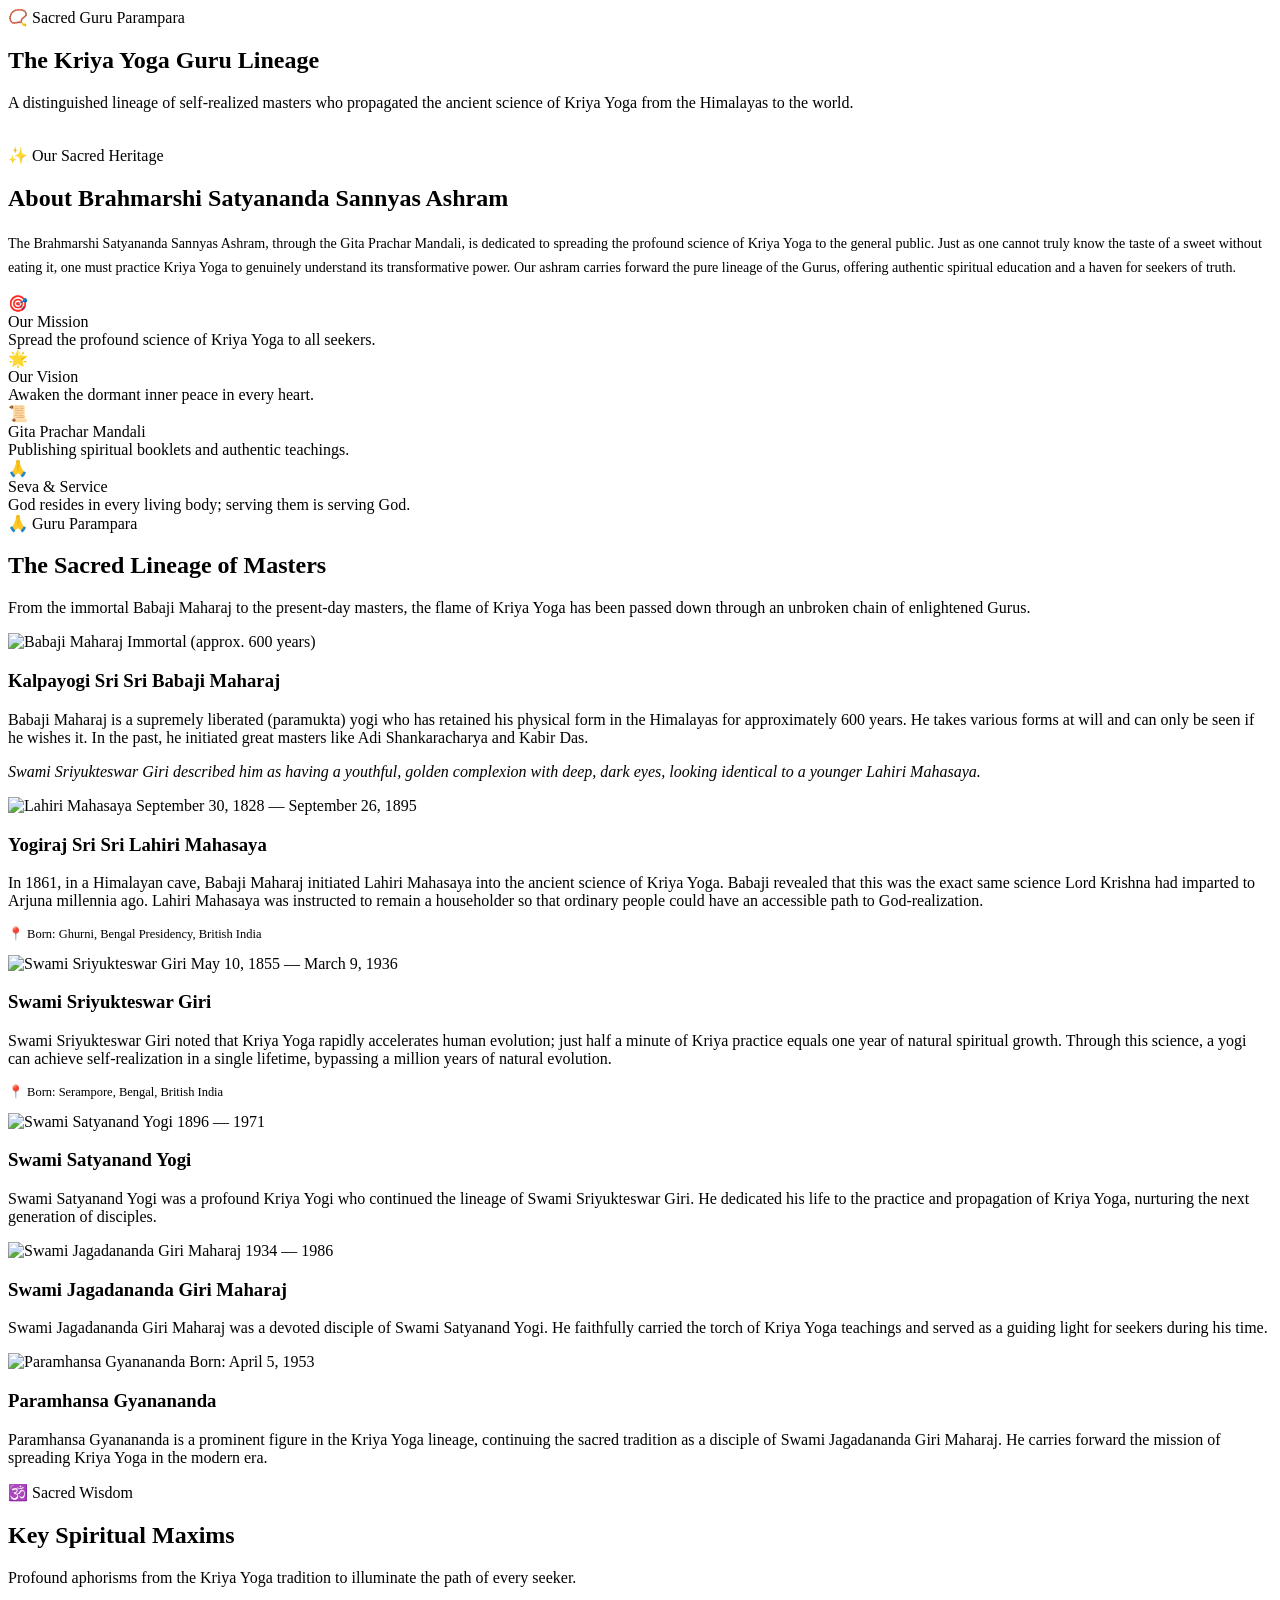
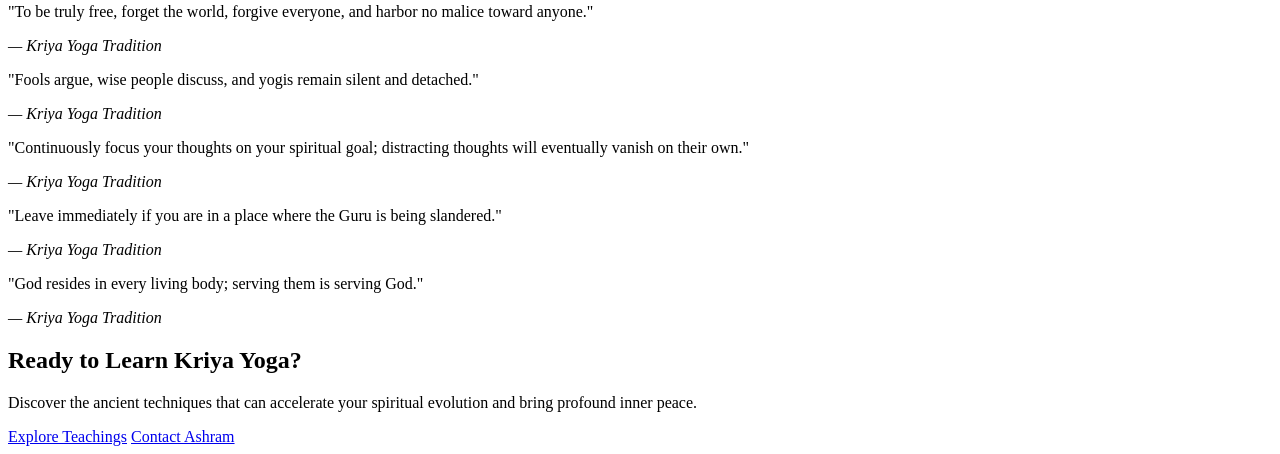
==== about.html @ d2adaf0f "Add files via upload" ====
<!DOCTYPE html>
<html lang="en">

<head>
  <meta charset="UTF-8" />
  <meta name="viewport" content="width=device-width, initial-scale=1.0" />
  <title>Guru Lineage — Brahmarshi Satyananda Sannyas Ashram</title>
  <meta name="description"
    content="Explore the sacred Kriya Yoga guru lineage from Babaji Maharaj to Paramhansa Gyanananda. Discover the spiritual masters who carried forward this ancient tradition." />
  <link rel="stylesheet" href="css/styles.css" />
</head>

<body>

  <main class="main-content">
    <!-- ============ HERO ============ -->
    <section class="hero hero-inner" id="about-hero">
      <div class="hero-bg" style="background-image: url('images/guru_lineage.png')"></div>
      <div class="hero-content">
        <span class="section-label section-label-dark">📿 Sacred Guru Parampara</span>
        <h1 class="hero-title">The Kriya Yoga Guru Lineage</h1>
        <p class="hero-subtitle">
          A distinguished lineage of self-realized masters who propagated the ancient science of Kriya Yoga from the
          Himalayas to the world.
        </p>
      </div>
      <img src="images/om-symbol.png" alt="" class="hero-om" aria-hidden="true" />
    </section>

    <!-- ============ ABOUT THE ASHRAM ============ -->
    <section class="section-padding" id="about-ashram">
      <div class="container">
        <div class="about-card reveal" style="background-image: url('images/meditation-scene.png')">
          <div class="about-card-overlay"></div>
          <div class="about-card-content">
            <span class="section-label section-label-dark">✨ Our Sacred Heritage</span>
            <h2 class="heading-2" style="color: var(--primary-dark);">About Brahmarshi Satyananda Sannyas Ashram</h2>
            <p style="font-size: 0.88rem; color: var(--primary-800); line-height: 1.7; font-family: var(--font-serif);">
              The Brahmarshi Satyananda Sannyas Ashram, through the Gita Prachar Mandali, is dedicated to spreading the
              profound science of Kriya Yoga to the general public. Just as one cannot truly know the taste of a sweet
              without eating it, one must practice Kriya Yoga to genuinely understand its transformative power. Our
              ashram carries forward the pure lineage of the Gurus, offering authentic spiritual education and a haven
              for seekers of truth.
            </p>
            <div class="feature-grid">
              <div class="feature-item">
                <span class="feature-icon">🎯</span>
                <div>
                  <div class="feature-title">Our Mission</div>
                  <div class="feature-desc">Spread the profound science of Kriya Yoga to all seekers.</div>
                </div>
              </div>
              <div class="feature-item">
                <span class="feature-icon">🌟</span>
                <div>
                  <div class="feature-title">Our Vision</div>
                  <div class="feature-desc">Awaken the dormant inner peace in every heart.</div>
                </div>
              </div>
              <div class="feature-item">
                <span class="feature-icon">📜</span>
                <div>
                  <div class="feature-title">Gita Prachar Mandali</div>
                  <div class="feature-desc">Publishing spiritual booklets and authentic teachings.</div>
                </div>
              </div>
              <div class="feature-item">
                <span class="feature-icon">🙏</span>
                <div>
                  <div class="feature-title">Seva & Service</div>
                  <div class="feature-desc">God resides in every living body; serving them is serving God.</div>
                </div>
              </div>
            </div>
          </div>
        </div>
      </div>
    </section>

    <!-- ============ GURU LINEAGE TIMELINE ============ -->
    <section class="section-padding" style="background: linear-gradient(135deg, var(--primary-100), var(--bg-cream));"
      id="lineage-section">
      <div class="container">
        <div class="section-header reveal">
          <span class="section-label">🙏 Guru Parampara</span>
          <h2 class="heading-1">The Sacred Lineage of Masters</h2>
          <p class="subheading">
            From the immortal Babaji Maharaj to the present-day masters, the flame of Kriya Yoga has been passed down
            through an unbroken chain of enlightened Gurus.
          </p>
        </div>

        <div class="lineage-timeline" id="lineage-timeline">
          <!-- Guru 1: Babaji -->
          <div class="lineage-item reveal" id="lineage-babaji">
            <div class="lineage-dot"></div>
            <div class="lineage-content">
              <img src="images/kalpayogi_sri_sri_babaji_maharaj.png" alt="Babaji Maharaj" class="lineage-img" />
              <span class="lineage-era">Immortal (approx. 600 years)</span>
              <h3 class="lineage-name">Kalpayogi Sri Sri Babaji Maharaj</h3>
              <p class="lineage-bio">
                Babaji Maharaj is a supremely liberated (paramukta) yogi who has retained his physical form in the
                Himalayas for approximately 600 years. He takes various forms at will and can only be seen if he wishes
                it. In the past, he initiated great masters like Adi Shankaracharya and Kabir Das.
              </p>
              <p class="lineage-bio" style="margin-top: 0.5rem; font-style: italic; color: var(--primary-700);">
                Swami Sriyukteswar Giri described him as having a youthful, golden complexion with deep, dark eyes,
                looking identical to a younger Lahiri Mahasaya.
              </p>
            </div>
          </div>

          <!-- Guru 2: Lahiri Mahasaya -->
          <div class="lineage-item reveal" id="lineage-lahiri">
            <div class="lineage-dot"></div>
            <div class="lineage-content">
              <img src="images/yogiraj_sri_sri_lahiri_mahasaya.png" alt="Lahiri Mahasaya" class="lineage-img" />
              <span class="lineage-era">September 30, 1828 — September 26, 1895</span>
              <h3 class="lineage-name">Yogiraj Sri Sri Lahiri Mahasaya</h3>
              <p class="lineage-bio">
                In 1861, in a Himalayan cave, Babaji Maharaj initiated Lahiri Mahasaya into the ancient science of Kriya
                Yoga. Babaji revealed that this was the exact same science Lord Krishna had imparted to Arjuna millennia
                ago. Lahiri Mahasaya was instructed to remain a householder so that ordinary people could have an
                accessible path to God-realization.
              </p>
              <p class="lineage-bio" style="font-size: 0.78rem; color: var(--accent); margin-top: 0.5rem;">
                📍 Born: Ghurni, Bengal Presidency, British India
              </p>
            </div>
          </div>

          <!-- Guru 3: Sriyukteswar -->
          <div class="lineage-item reveal" id="lineage-sriyukteswar">
            <div class="lineage-dot"></div>
            <div class="lineage-content">
              <img src="images/swami_sriyukteswar_giri.png" alt="Swami Sriyukteswar Giri" class="lineage-img" />
              <span class="lineage-era">May 10, 1855 — March 9, 1936</span>
              <h3 class="lineage-name">Swami Sriyukteswar Giri</h3>
              <p class="lineage-bio">
                Swami Sriyukteswar Giri noted that Kriya Yoga rapidly accelerates human evolution; just half a minute of
                Kriya practice equals one year of natural spiritual growth. Through this science, a yogi can achieve
                self-realization in a single lifetime, bypassing a million years of natural evolution.
              </p>
              <p class="lineage-bio" style="font-size: 0.78rem; color: var(--accent); margin-top: 0.5rem;">
                📍 Born: Serampore, Bengal, British India
              </p>
            </div>
          </div>

          <!-- Guru 4: Satyanand -->
          <div class="lineage-item reveal" id="lineage-satyanand">
            <div class="lineage-dot"></div>
            <div class="lineage-content">
              <img src="images/swami_satyanand_yogi.png" alt="Swami Satyanand Yogi" class="lineage-img" />
              <span class="lineage-era">1896 — 1971</span>
              <h3 class="lineage-name">Swami Satyanand Yogi</h3>
              <p class="lineage-bio">
                Swami Satyanand Yogi was a profound Kriya Yogi who continued the lineage of Swami Sriyukteswar Giri. He
                dedicated his life to the practice and propagation of Kriya Yoga, nurturing the next generation of
                disciples.
              </p>
            </div>
          </div>

          <!-- Guru 5: Jagadananda Giri -->
          <div class="lineage-item reveal" id="lineage-jagadananda">
            <div class="lineage-dot"></div>
            <div class="lineage-content">
              <img src="images/swami_jagadananda_giri_maharaj.png" alt="Swami Jagadananda Giri Maharaj"
                class="lineage-img" />
              <span class="lineage-era">1934 — 1986</span>
              <h3 class="lineage-name">Swami Jagadananda Giri Maharaj</h3>
              <p class="lineage-bio">
                Swami Jagadananda Giri Maharaj was a devoted disciple of Swami Satyanand Yogi. He faithfully carried the
                torch of Kriya Yoga teachings and served as a guiding light for seekers during his time.
              </p>
            </div>
          </div>

          <!-- Guru 6: Gyanananda -->
          <div class="lineage-item reveal" id="lineage-gyanananda">
            <div class="lineage-dot"></div>
            <div class="lineage-content">
              <img src="images/meditation-scene.png" alt="Paramhansa Gyanananda" class="lineage-img" />
              <span class="lineage-era">Born: April 5, 1953</span>
              <h3 class="lineage-name">Paramhansa Gyanananda</h3>
              <p class="lineage-bio">
                Paramhansa Gyanananda is a prominent figure in the Kriya Yoga lineage, continuing the sacred tradition
                as a disciple of Swami Jagadananda Giri Maharaj. He carries forward the mission of spreading Kriya Yoga
                in the modern era.
              </p>
            </div>
          </div>
        </div>
      </div>
    </section>

    <!-- ============ SPIRITUAL MAXIMS ============ -->
    <section class="section-padding" id="maxims-section">
      <div class="container container-narrow">
        <div class="section-header reveal">
          <span class="section-label">🕉️ Sacred Wisdom</span>
          <h2 class="heading-1">Key Spiritual Maxims</h2>
          <p class="subheading">
            Profound aphorisms from the Kriya Yoga tradition to illuminate the path of every seeker.
          </p>
        </div>

        <div class="quote-block reveal" id="maxim-1">
          <p>"To be truly free, forget the world, forgive everyone, and harbor no malice toward anyone."</p>
          <cite>— Kriya Yoga Tradition</cite>
        </div>

        <div class="quote-block reveal" id="maxim-2">
          <p>"Fools argue, wise people discuss, and yogis remain silent and detached."</p>
          <cite>— Kriya Yoga Tradition</cite>
        </div>

        <div class="quote-block reveal" id="maxim-3">
          <p>"Continuously focus your thoughts on your spiritual goal; distracting thoughts will eventually vanish on
            their own."</p>
          <cite>— Kriya Yoga Tradition</cite>
        </div>

        <div class="quote-block reveal" id="maxim-4">
          <p>"Leave immediately if you are in a place where the Guru is being slandered."</p>
          <cite>— Kriya Yoga Tradition</cite>
        </div>

        <div class="quote-block reveal" id="maxim-5">
          <p>"God resides in every living body; serving them is serving God."</p>
          <cite>— Kriya Yoga Tradition</cite>
        </div>
      </div>
    </section>

    <!-- ============ CTA ============ -->
    <section class="section-padding" id="about-cta-section">
      <div class="container">
        <div class="cta-banner reveal" id="about-cta">
          <h2 class="heading-2">Ready to Learn Kriya Yoga?</h2>
          <p>
            Discover the ancient techniques that can accelerate your spiritual evolution and bring profound inner peace.
          </p>
          <div class="hero-actions">
            <a href="teachings.html" class="btn btn-gold" id="about-cta-teachings">Explore Teachings</a>
            <a href="contact.html" class="btn btn-secondary" id="about-cta-contact">Contact Ashram</a>
          </div>
        </div>
      </div>
    </section>
  </main>

  <script src="js/main.js"></script>
</body>

</html>
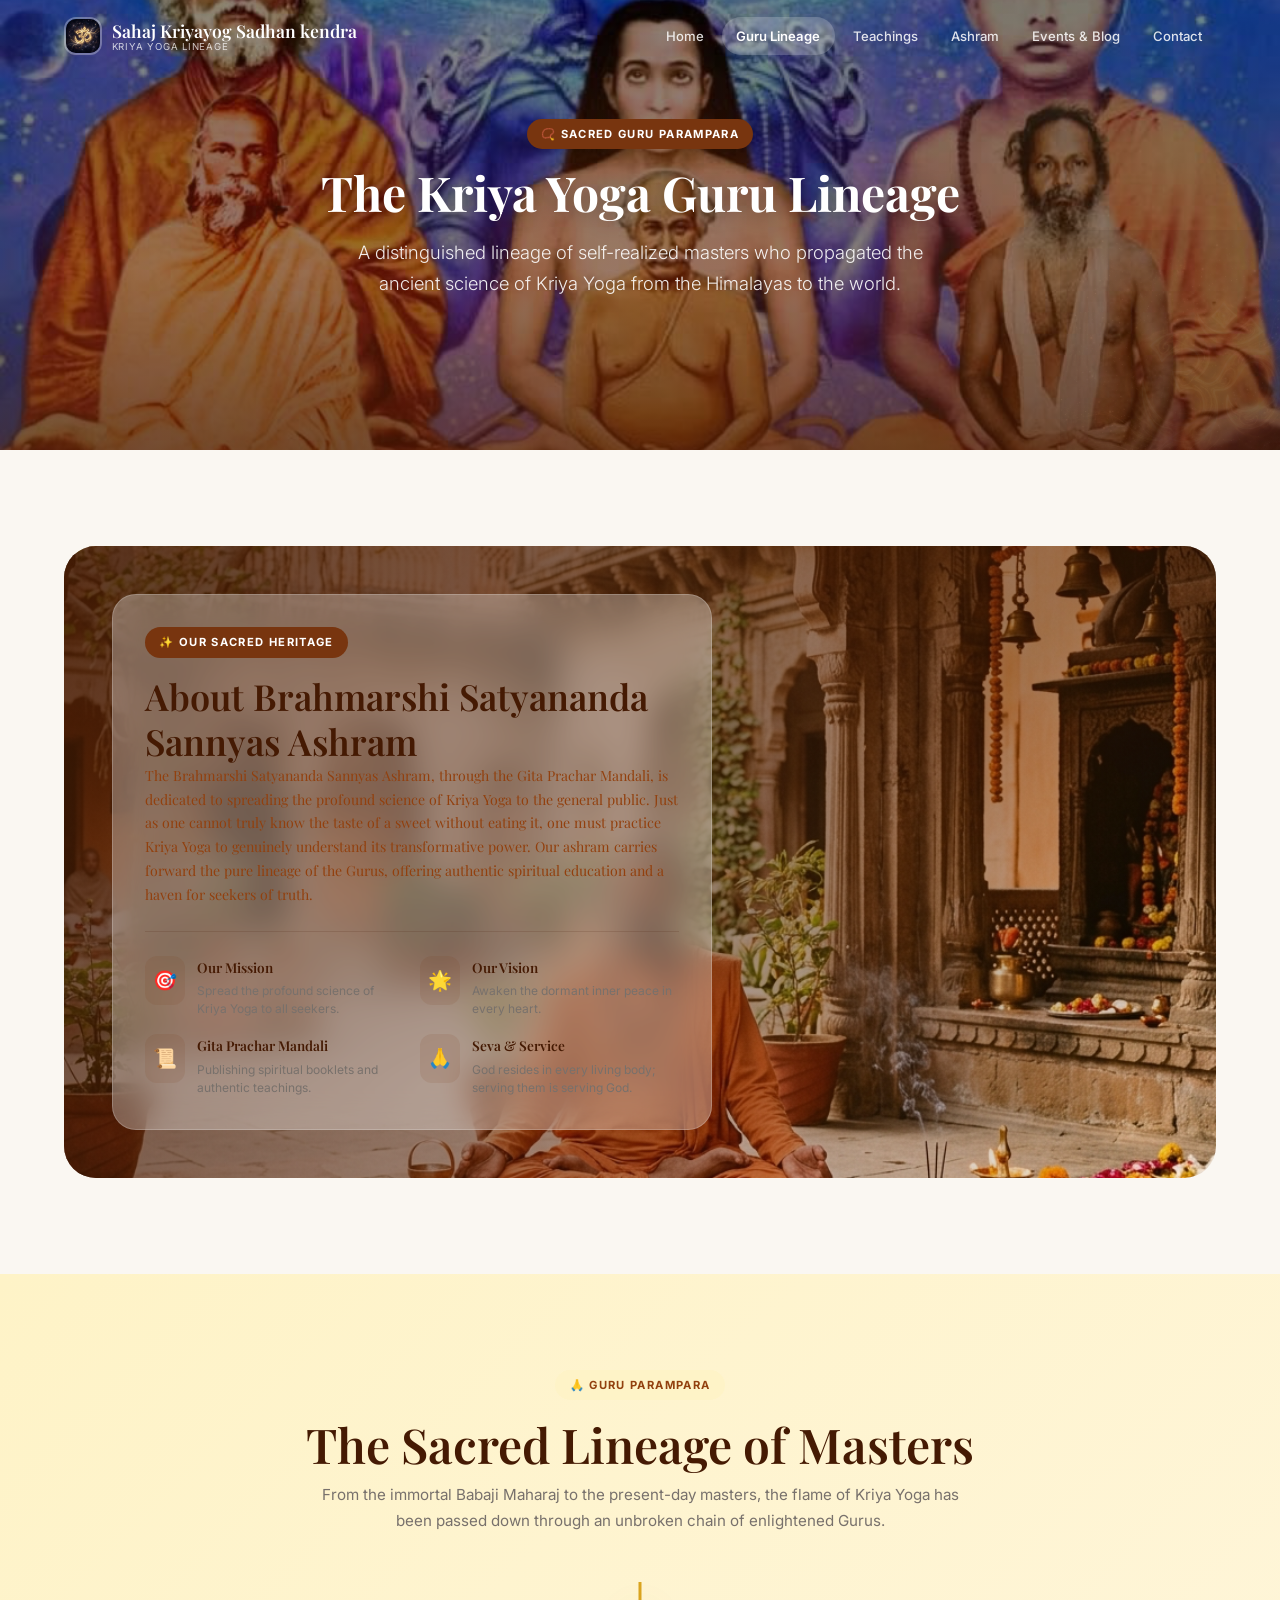
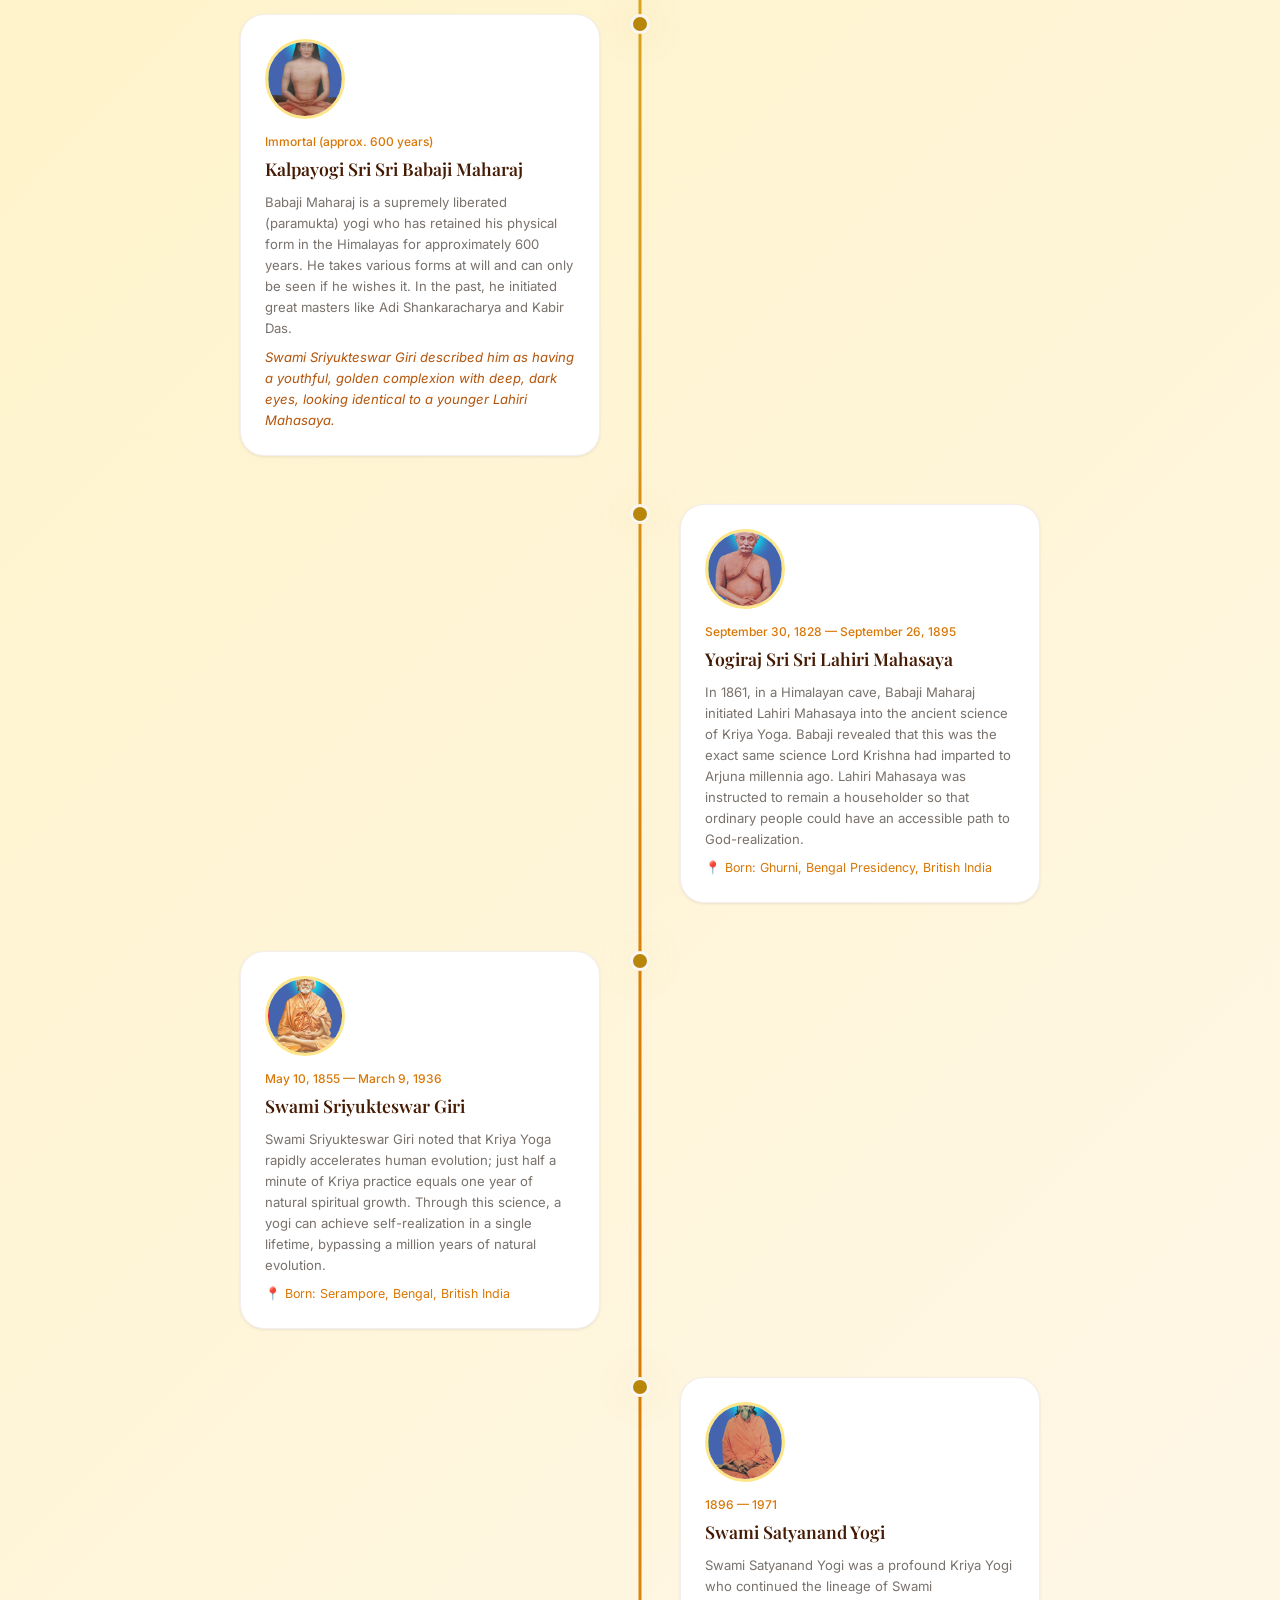
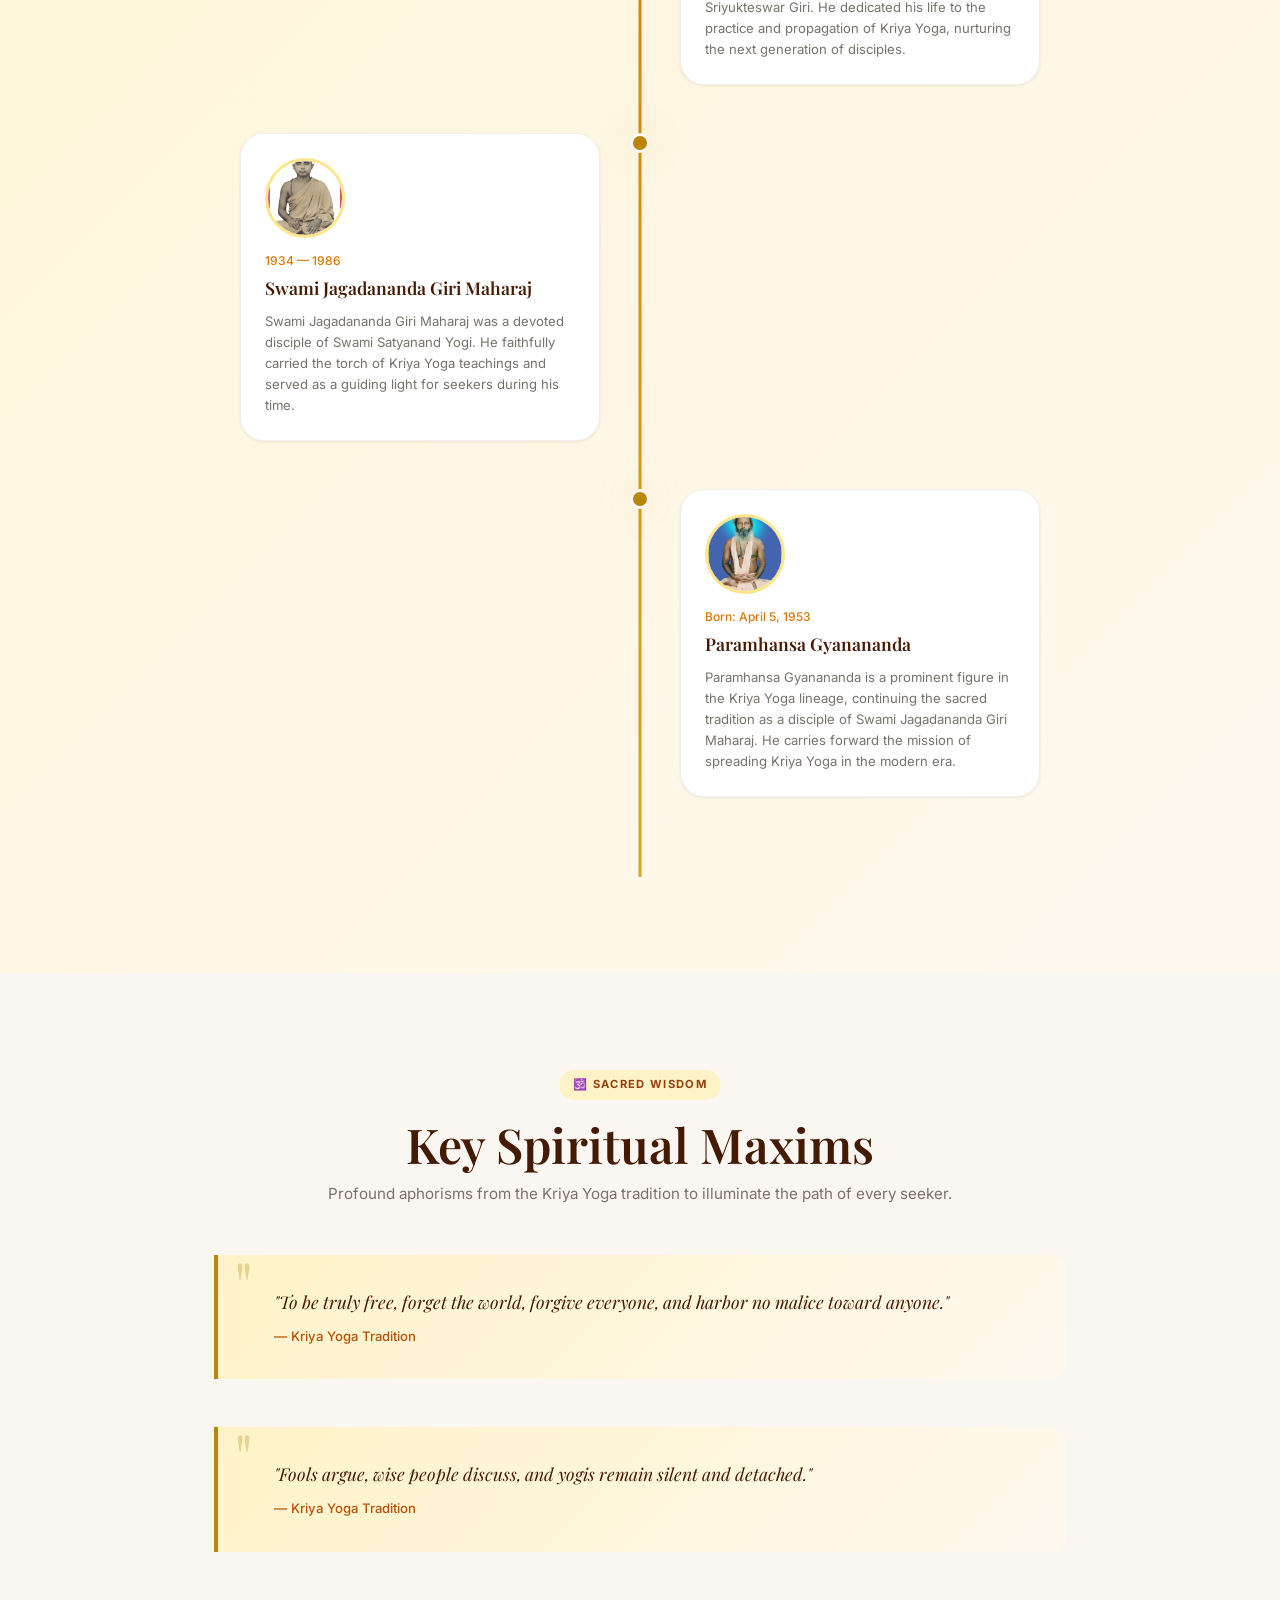
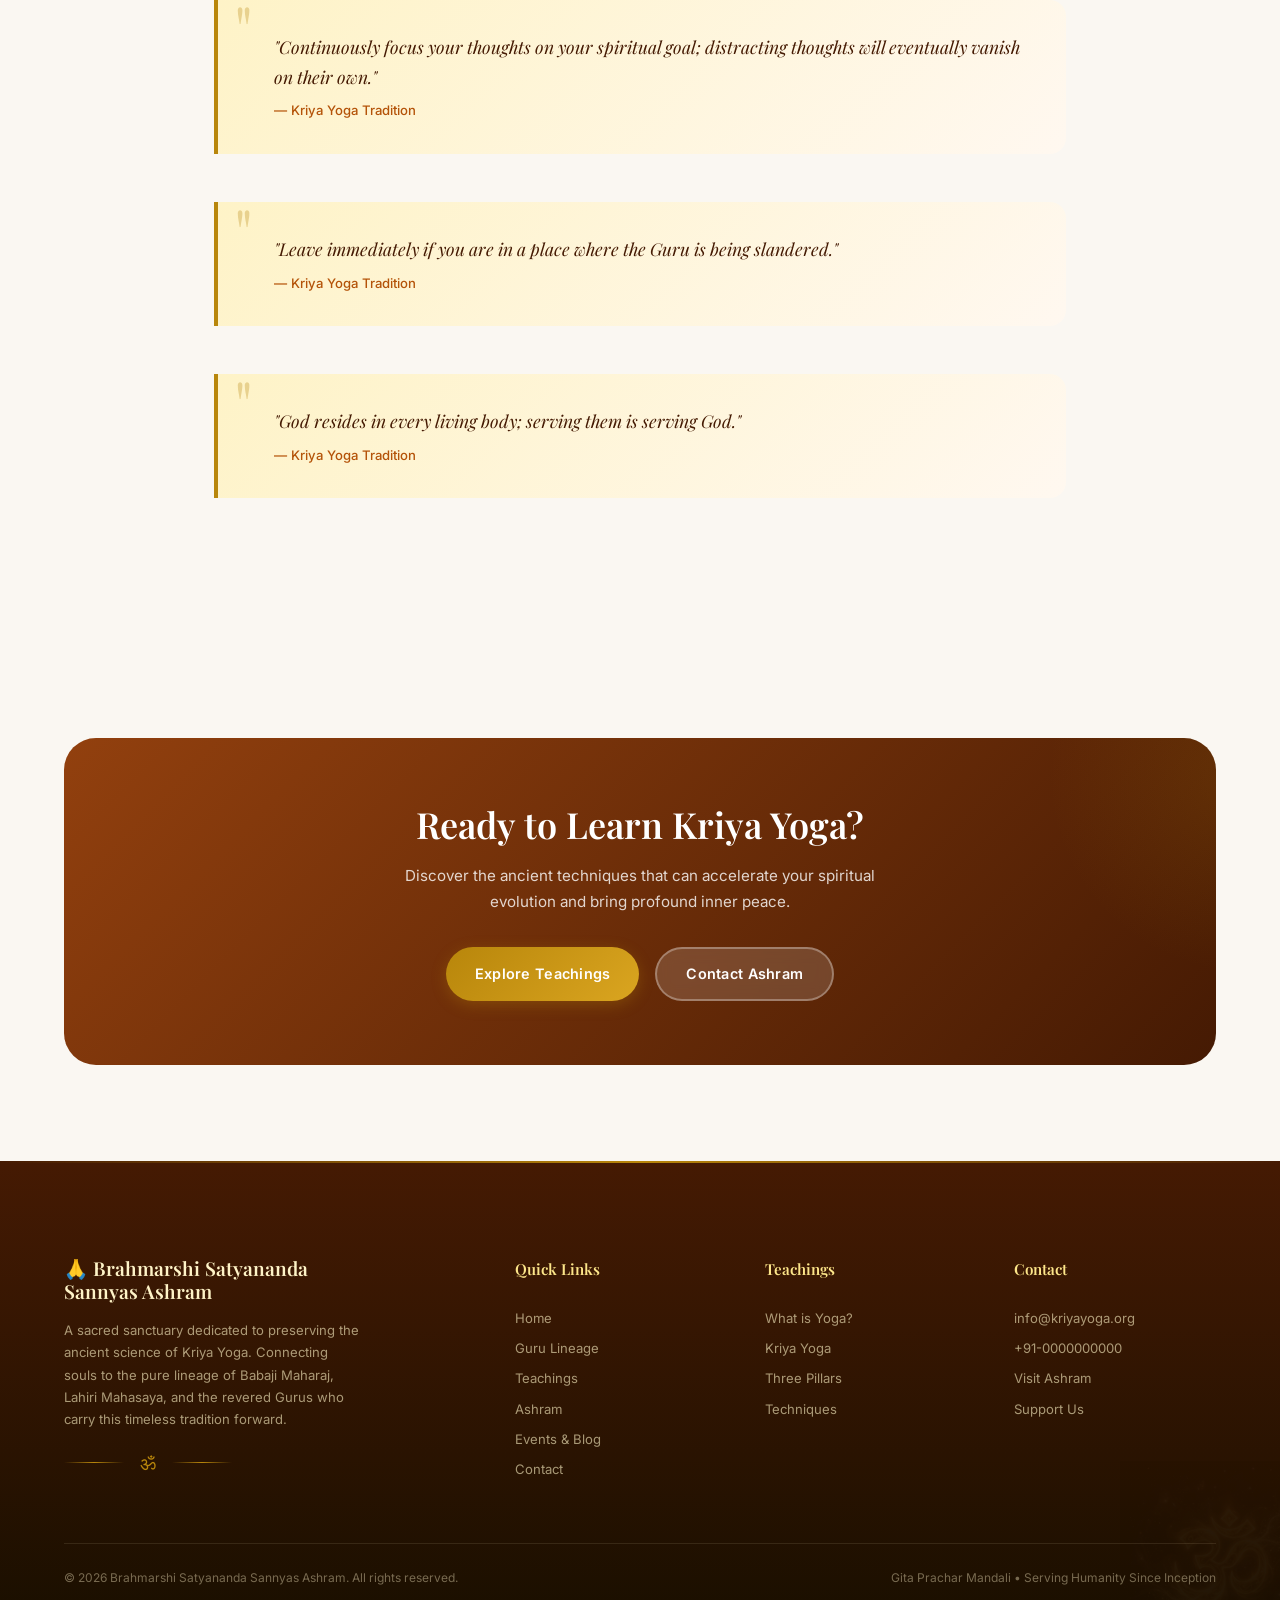
==== commit 39fafca0: "Update about.html" ====
--- a/about.html
+++ b/about.html
@@ -181,7 +181,7 @@
           <div class="lineage-item reveal" id="lineage-gyanananda">
             <div class="lineage-dot"></div>
             <div class="lineage-content">
-              <img src="images/meditation-scene.png" alt="Paramhansa Gyanananda" class="lineage-img" />
+              <img src="images/paramhansa_gyanananda.jpeg" alt="Paramhansa Gyanananda" class="lineage-img" />
               <span class="lineage-era">Born: April 5, 1953</span>
               <h3 class="lineage-name">Paramhansa Gyanananda</h3>
               <p class="lineage-bio">
@@ -254,4 +254,4 @@
   <script src="js/main.js"></script>
 </body>
 
-</html>+</html>
--- a/css/styles.css
+++ b/css/styles.css
@@ -0,0 +1,1843 @@
+/* ============================================================
+   KRIYAYOG ASHRAM — Complete Design System
+   ============================================================ */
+
+/* ---------- Google Fonts ---------- */
+@import url('https://fonts.googleapis.com/css2?family=Playfair+Display:ital,wght@0,400;0,500;0,600;0,700;1,400;1,500&family=Inter:wght@300;400;500;600;700&display=swap');
+
+/* ---------- CSS Custom Properties ---------- */
+:root {
+  /* Colors */
+  --primary: #78350f;
+  --primary-dark: #451a03;
+  --primary-light: #fef3c7;
+  --primary-100: #fef3c7;
+  --primary-200: #fde68a;
+  --primary-300: #fcd34d;
+  --primary-400: #fbbf24;
+  --primary-500: #f59e0b;
+  --primary-600: #d97706;
+  --primary-700: #b45309;
+  --primary-800: #92400e;
+  --primary-900: #78350f;
+  --primary-950: #451a03;
+  --accent: #d97706;
+  --gold: #b8860b;
+  --gold-light: #daa520;
+
+  /* Backgrounds */
+  --bg-warm: #FAF7F2;
+  --bg-cream: #FFF8F0;
+  --bg-card: #ffffff;
+  --bg-dark: #1a0f00;
+
+  /* Text */
+  --text-primary: #292524;
+  --text-secondary: #78716c;
+  --text-light: #a8a29e;
+  --text-on-dark: #fef3c7;
+
+  /* Spacing */
+  --space-xs: 0.25rem;
+  --space-sm: 0.5rem;
+  --space-md: 1rem;
+  --space-lg: 1.5rem;
+  --space-xl: 2rem;
+  --space-2xl: 3rem;
+  --space-3xl: 4rem;
+  --space-4xl: 6rem;
+
+  /* Border Radius */
+  --radius-sm: 0.5rem;
+  --radius-md: 0.75rem;
+  --radius-lg: 1rem;
+  --radius-xl: 1.5rem;
+  --radius-2xl: 2rem;
+  --radius-full: 9999px;
+
+  /* Shadows */
+  --shadow-sm: 0 1px 3px rgba(0, 0, 0, .08);
+  --shadow-md: 0 4px 12px rgba(0, 0, 0, .1);
+  --shadow-lg: 0 8px 30px rgba(0, 0, 0, .12);
+  --shadow-xl: 0 15px 50px rgba(0, 0, 0, .15);
+  --shadow-glow: 0 0 40px rgba(184, 134, 11, .2);
+
+  /* Typography */
+  --font-serif: 'Playfair Display', Georgia, serif;
+  --font-sans: 'Inter', -apple-system, BlinkMacSystemFont, sans-serif;
+
+  /* Transitions */
+  --transition-fast: 150ms ease;
+  --transition-base: 300ms ease;
+  --transition-slow: 500ms ease;
+
+  /* Header */
+  --header-height: 72px;
+}
+
+/* ---------- Reset & Base ---------- */
+*,
+*::before,
+*::after {
+  margin: 0;
+  padding: 0;
+  box-sizing: border-box;
+}
+
+html {
+  scroll-behavior: smooth;
+  -webkit-text-size-adjust: 100%;
+}
+
+body {
+  font-family: var(--font-sans);
+  background-color: var(--bg-warm);
+  color: var(--text-primary);
+  line-height: 1.7;
+  overflow-x: hidden;
+  min-height: 100vh;
+}
+
+img {
+  max-width: 100%;
+  height: auto;
+  display: block;
+}
+
+a {
+  color: var(--accent);
+  text-decoration: none;
+  transition: color var(--transition-fast);
+}
+
+a:hover {
+  color: var(--primary);
+}
+
+ul,
+ol {
+  list-style: none;
+}
+
+button {
+  cursor: pointer;
+  border: none;
+  background: none;
+  font-family: inherit;
+}
+
+input,
+textarea,
+select {
+  font-family: inherit;
+  font-size: inherit;
+}
+
+/* ---------- Utility Classes ---------- */
+.container {
+  width: 100%;
+  max-width: 1200px;
+  margin: 0 auto;
+  padding: 0 var(--space-lg);
+}
+
+.container-narrow {
+  max-width: 900px;
+  margin: 0 auto;
+  padding: 0 var(--space-lg);
+}
+
+.section-padding {
+  padding: var(--space-4xl) 0;
+}
+
+.text-center {
+  text-align: center;
+}
+
+.text-left {
+  text-align: left;
+}
+
+.flex {
+  display: flex;
+}
+
+.flex-col {
+  flex-direction: column;
+}
+
+.flex-wrap {
+  flex-wrap: wrap;
+}
+
+.items-center {
+  align-items: center;
+}
+
+.justify-center {
+  justify-content: center;
+}
+
+.justify-between {
+  justify-content: space-between;
+}
+
+.gap-sm {
+  gap: var(--space-sm);
+}
+
+.gap-md {
+  gap: var(--space-md);
+}
+
+.gap-lg {
+  gap: var(--space-lg);
+}
+
+.gap-xl {
+  gap: var(--space-xl);
+}
+
+.gap-2xl {
+  gap: var(--space-2xl);
+}
+
+/* ---------- Typography ---------- */
+.heading-display {
+  font-family: var(--font-serif);
+  font-size: clamp(2.5rem, 5vw, 4rem);
+  font-weight: 700;
+  line-height: 1.15;
+  color: var(--primary-dark);
+  letter-spacing: -0.02em;
+}
+
+.heading-1 {
+  font-family: var(--font-serif);
+  font-size: clamp(2rem, 4vw, 3rem);
+  font-weight: 600;
+  line-height: 1.2;
+  color: var(--primary-dark);
+}
+
+.heading-2 {
+  font-family: var(--font-serif);
+  font-size: clamp(1.5rem, 3vw, 2.25rem);
+  font-weight: 600;
+  line-height: 1.25;
+  color: var(--primary-dark);
+}
+
+.heading-3 {
+  font-family: var(--font-serif);
+  font-size: clamp(1.25rem, 2.5vw, 1.5rem);
+  font-weight: 500;
+  line-height: 1.3;
+  color: var(--primary-dark);
+}
+
+.subheading {
+  font-family: var(--font-sans);
+  font-size: 0.95rem;
+  color: var(--text-secondary);
+  line-height: 1.7;
+  max-width: 640px;
+}
+
+.section-label {
+  display: inline-flex;
+  align-items: center;
+  gap: 0.4rem;
+  font-size: 0.7rem;
+  font-weight: 700;
+  text-transform: uppercase;
+  letter-spacing: 0.12em;
+  background: var(--primary-100);
+  color: var(--primary-800);
+  padding: 0.35rem 0.9rem;
+  border-radius: var(--radius-full);
+  margin-bottom: var(--space-md);
+}
+
+.section-label-dark {
+  background: var(--primary-900);
+  color: #fff;
+}
+
+.section-header {
+  text-align: center;
+  margin-bottom: var(--space-2xl);
+}
+
+.section-header .subheading {
+  margin: var(--space-sm) auto 0;
+}
+
+/* ---------- Buttons ---------- */
+.btn {
+  display: inline-flex;
+  align-items: center;
+  justify-content: center;
+  gap: 0.5rem;
+  padding: 0.8rem 1.8rem;
+  border-radius: var(--radius-full);
+  font-weight: 600;
+  font-size: 0.9rem;
+  letter-spacing: 0.02em;
+  transition: all var(--transition-base);
+  position: relative;
+  overflow: hidden;
+}
+
+.btn-primary {
+  background: linear-gradient(135deg, var(--primary-600), var(--primary-800));
+  color: #fff;
+  box-shadow: 0 4px 15px rgba(120, 53, 15, .3);
+}
+
+.btn-primary:hover {
+  transform: translateY(-2px);
+  box-shadow: 0 6px 25px rgba(120, 53, 15, .4);
+  color: #fff;
+}
+
+.btn-secondary {
+  background: rgba(255, 255, 255, .15);
+  color: #fff;
+  border: 2px solid rgba(255, 255, 255, .3);
+  backdrop-filter: blur(8px);
+}
+
+.btn-secondary:hover {
+  background: rgba(255, 255, 255, .25);
+  color: #fff;
+  transform: translateY(-2px);
+}
+
+.btn-outline {
+  background: transparent;
+  color: var(--primary-800);
+  border: 2px solid var(--primary-300);
+}
+
+.btn-outline:hover {
+  background: var(--primary-100);
+  border-color: var(--primary-500);
+  color: var(--primary-800);
+}
+
+.btn-gold {
+  background: linear-gradient(135deg, var(--gold), var(--gold-light));
+  color: #fff;
+  box-shadow: 0 4px 15px rgba(184, 134, 11, .3);
+}
+
+.btn-gold:hover {
+  transform: translateY(-2px);
+  box-shadow: 0 6px 25px rgba(184, 134, 11, .4);
+  color: #fff;
+}
+
+/* ---------- Cards ---------- */
+.card {
+  background: var(--bg-card);
+  border-radius: var(--radius-xl);
+  border: 1px solid rgba(120, 53, 15, .08);
+  overflow: hidden;
+  transition: all var(--transition-base);
+}
+
+.card:hover {
+  transform: translateY(-4px);
+  box-shadow: var(--shadow-lg);
+}
+
+.card-glass {
+  background: rgba(255, 255, 255, .35);
+  backdrop-filter: blur(16px);
+  -webkit-backdrop-filter: blur(16px);
+  border: 1px solid rgba(255, 255, 255, .25);
+  border-radius: var(--radius-xl);
+}
+
+.card-body {
+  padding: var(--space-lg);
+}
+
+.card-img {
+  width: 100%;
+  height: 240px;
+  object-fit: cover;
+}
+
+/* ---------- Grid System ---------- */
+.grid-2 {
+  display: grid;
+  grid-template-columns: repeat(2, 1fr);
+  gap: var(--space-xl);
+}
+
+.grid-3 {
+  display: grid;
+  grid-template-columns: repeat(3, 1fr);
+  gap: var(--space-xl);
+}
+
+.grid-4 {
+  display: grid;
+  grid-template-columns: repeat(4, 1fr);
+  gap: var(--space-lg);
+}
+
+@media (max-width: 1024px) {
+  .grid-4 {
+    grid-template-columns: repeat(2, 1fr);
+  }
+
+  .grid-3 {
+    grid-template-columns: repeat(2, 1fr);
+  }
+}
+
+@media (max-width: 640px) {
+
+  .grid-2,
+  .grid-3,
+  .grid-4 {
+    grid-template-columns: 1fr;
+  }
+}
+
+/* ============================================================
+   HEADER / NAVIGATION
+   ============================================================ */
+.site-header {
+  position: fixed;
+  top: 0;
+  left: 0;
+  right: 0;
+  z-index: 1000;
+  height: var(--header-height);
+  display: flex;
+  align-items: center;
+  transition: all var(--transition-base);
+  background: transparent;
+}
+
+.site-header.scrolled {
+  background: rgba(255, 248, 240, .95);
+  backdrop-filter: blur(12px);
+  -webkit-backdrop-filter: blur(12px);
+  box-shadow: 0 2px 20px rgba(0, 0, 0, .08);
+}
+
+.header-inner {
+  display: flex;
+  align-items: center;
+  justify-content: space-between;
+  width: 100%;
+  max-width: 1200px;
+  margin: 0 auto;
+  padding: 0 var(--space-lg);
+}
+
+.logo {
+  display: flex;
+  align-items: center;
+  gap: 0.6rem;
+  text-decoration: none;
+  color: #fff;
+  transition: color var(--transition-fast);
+}
+
+.site-header.scrolled .logo {
+  color: var(--primary-dark);
+}
+
+.logo-icon {
+  width: 38px;
+  height: 38px;
+  border-radius: var(--radius-md);
+  object-fit: cover;
+  border: 2px solid rgba(255, 255, 255, .3);
+}
+
+.site-header.scrolled .logo-icon {
+  border-color: var(--primary-200);
+}
+
+.logo-text {
+  font-family: var(--font-serif);
+  font-size: 1.1rem;
+  font-weight: 600;
+  line-height: 1.2;
+}
+
+.logo-text small {
+  display: block;
+  font-family: var(--font-sans);
+  font-size: 0.6rem;
+  font-weight: 400;
+  opacity: 0.75;
+  letter-spacing: 0.08em;
+  text-transform: uppercase;
+}
+
+.nav-desktop {
+  display: flex;
+  align-items: center;
+  gap: var(--space-xs);
+}
+
+.nav-link {
+  padding: 0.5rem 0.9rem;
+  border-radius: var(--radius-full);
+  font-size: 0.82rem;
+  font-weight: 500;
+  color: rgba(255, 255, 255, .85);
+  transition: all var(--transition-fast);
+  text-decoration: none;
+}
+
+.nav-link:hover {
+  background: rgba(255, 255, 255, .15);
+  color: #fff;
+}
+
+.site-header.scrolled .nav-link {
+  color: var(--text-secondary);
+}
+
+.site-header.scrolled .nav-link:hover {
+  background: var(--primary-100);
+  color: var(--primary-800);
+}
+
+.nav-link.active {
+  background: rgba(255, 255, 255, .2);
+  color: #fff;
+  font-weight: 600;
+}
+
+.site-header.scrolled .nav-link.active {
+  background: var(--primary-100);
+  color: var(--primary-800);
+}
+
+/* Hamburger */
+.hamburger {
+  display: none;
+  flex-direction: column;
+  gap: 5px;
+  padding: 8px;
+  cursor: pointer;
+  z-index: 1010;
+}
+
+.hamburger span {
+  display: block;
+  width: 24px;
+  height: 2px;
+  background: #fff;
+  border-radius: 2px;
+  transition: all var(--transition-base);
+}
+
+.site-header.scrolled .hamburger span {
+  background: var(--primary-dark);
+}
+
+.hamburger.open span:nth-child(1) {
+  transform: rotate(45deg) translate(5px, 5px);
+}
+
+.hamburger.open span:nth-child(2) {
+  opacity: 0;
+}
+
+.hamburger.open span:nth-child(3) {
+  transform: rotate(-45deg) translate(5px, -5px);
+}
+
+/* Mobile Nav */
+.nav-mobile {
+  position: fixed;
+  top: 0;
+  right: -100%;
+  width: 300px;
+  height: 100vh;
+  background: var(--bg-cream);
+  z-index: 1005;
+  padding: 100px var(--space-xl) var(--space-xl);
+  transition: right var(--transition-slow);
+  box-shadow: -5px 0 30px rgba(0, 0, 0, .1);
+  display: flex;
+  flex-direction: column;
+  gap: var(--space-sm);
+}
+
+.nav-mobile.open {
+  right: 0;
+}
+
+.nav-mobile .nav-link {
+  color: var(--text-primary);
+  font-size: 1rem;
+  padding: 0.8rem var(--space-md);
+  border-radius: var(--radius-md);
+}
+
+.nav-mobile .nav-link:hover {
+  background: var(--primary-100);
+  color: var(--primary-800);
+}
+
+.nav-mobile .nav-link.active {
+  background: var(--primary-100);
+  color: var(--primary-800);
+  font-weight: 600;
+}
+
+.mobile-overlay {
+  position: fixed;
+  inset: 0;
+  background: rgba(0, 0, 0, .4);
+  z-index: 1004;
+  opacity: 0;
+  pointer-events: none;
+  transition: opacity var(--transition-base);
+}
+
+.mobile-overlay.open {
+  opacity: 1;
+  pointer-events: auto;
+}
+
+@media (max-width: 768px) {
+  .nav-desktop {
+    display: none;
+  }
+
+  .hamburger {
+    display: flex;
+  }
+}
+
+/* ============================================================
+   HERO SECTIONS
+   ============================================================ */
+.hero {
+  position: relative;
+  min-height: 100vh;
+  display: flex;
+  align-items: center;
+  justify-content: center;
+  text-align: center;
+  color: #fff;
+  overflow: hidden;
+}
+
+.hero-bg {
+  position: absolute;
+  inset: 0;
+  background-size: cover;
+  background-position: center;
+  z-index: 0;
+  transition: opacity 1.2s ease;
+}
+
+.hero-bg::after {
+  content: '';
+  position: absolute;
+  inset: 0;
+  background: linear-gradient(180deg,
+      rgba(0, 0, 0, .45) 0%,
+      rgba(69, 26, 3, .55) 60%,
+      rgba(69, 26, 3, .75) 100%);
+}
+
+.hero-content {
+  position: relative;
+  z-index: 2;
+  max-width: 800px;
+  padding: 0 var(--space-lg);
+  animation: fadeInUp 1s ease forwards;
+  color: #fff;
+}
+
+.hero-title {
+  font-family: var(--font-serif);
+  font-size: clamp(2.2rem, 5.5vw, 3.8rem);
+  font-weight: 700;
+  line-height: 1.15;
+  margin-bottom: var(--space-md);
+  text-shadow: 0 2px 20px rgba(0, 0, 0, .3);
+}
+
+.hero-subtitle {
+  font-size: clamp(0.9rem, 2vw, 1.15rem);
+  line-height: 1.7;
+  opacity: 0.9;
+  max-width: 600px;
+  margin: 0 auto var(--space-xl);
+  font-weight: 300;
+}
+
+.hero-actions {
+  display: flex;
+  gap: var(--space-md);
+  justify-content: center;
+  flex-wrap: wrap;
+}
+
+/* Hero Om decoration */
+.hero-om {
+  position: absolute;
+  bottom: -80px;
+  right: -80px;
+  width: 300px;
+  height: 300px;
+  opacity: 0.06;
+  z-index: 1;
+  animation: slowSpin 40s linear infinite;
+}
+
+/* Smaller hero for inner pages */
+.hero-inner {
+  min-height: 50vh;
+}
+
+.hero-inner .hero-title {
+  font-size: clamp(1.8rem, 4vw, 3rem);
+}
+
+/* ---------- Hero Slider ---------- */
+.hero-slider {
+  position: relative;
+  min-height: 100vh;
+}
+
+.hero-slide {
+  position: absolute;
+  inset: 0;
+  opacity: 0;
+  transition: opacity 1.2s ease;
+  display: flex;
+  align-items: center;
+  justify-content: center;
+}
+
+.hero-slide.active {
+  opacity: 1;
+  z-index: 1;
+}
+
+.hero-slide .hero-bg {
+  opacity: 1;
+}
+
+.hero-slide.active .hero-content {
+  animation: fadeInUp 0.8s ease forwards;
+}
+
+.slider-dots {
+  position: absolute;
+  bottom: 2rem;
+  left: 50%;
+  transform: translateX(-50%);
+  display: flex;
+  gap: 0.6rem;
+  z-index: 10;
+}
+
+.slider-dot {
+  width: 10px;
+  height: 10px;
+  border-radius: 50%;
+  background: rgba(255, 255, 255, .4);
+  border: 2px solid rgba(255, 255, 255, .5);
+  cursor: pointer;
+  transition: all var(--transition-fast);
+}
+
+.slider-dot.active {
+  background: #fff;
+  transform: scale(1.3);
+}
+
+.scroll-indicator {
+  position: absolute;
+  bottom: 2rem;
+  left: 50%;
+  transform: translateX(-50%);
+  z-index: 5;
+  display: flex;
+  flex-direction: column;
+  align-items: center;
+  gap: 0.5rem;
+  color: rgba(255, 255, 255, .6);
+  font-size: 0.7rem;
+  letter-spacing: 0.1em;
+  text-transform: uppercase;
+  animation: bounce 2s infinite;
+}
+
+.scroll-indicator .arrow {
+  width: 20px;
+  height: 20px;
+  border-right: 2px solid rgba(255, 255, 255, .5);
+  border-bottom: 2px solid rgba(255, 255, 255, .5);
+  transform: rotate(45deg);
+}
+
+/* ============================================================
+   ABOUT / CONTENT SECTIONS
+   ============================================================ */
+.about-card {
+  position: relative;
+  border-radius: var(--radius-2xl);
+  overflow: hidden;
+  min-height: 480px;
+  display: flex;
+  align-items: center;
+  background-size: cover;
+  background-position: center;
+}
+
+.about-card-overlay {
+  position: absolute;
+  inset: 0;
+  background: linear-gradient(135deg, rgba(69, 26, 3, .85) 0%, rgba(69, 26, 3, .5) 60%, transparent 100%);
+}
+
+.about-card-content {
+  position: relative;
+  z-index: 2;
+  max-width: 600px;
+  margin: var(--space-2xl);
+  padding: var(--space-xl);
+  background: rgba(255, 255, 255, .3);
+  backdrop-filter: blur(16px);
+  -webkit-backdrop-filter: blur(16px);
+  border: 1px solid rgba(255, 255, 255, .2);
+  border-radius: var(--radius-xl);
+}
+
+/* Feature grid */
+.feature-grid {
+  display: grid;
+  grid-template-columns: repeat(2, 1fr);
+  gap: var(--space-md);
+  margin-top: var(--space-lg);
+  padding-top: var(--space-lg);
+  border-top: 1px solid rgba(69, 26, 3, .15);
+}
+
+.feature-item {
+  display: flex;
+  gap: 0.75rem;
+  align-items: flex-start;
+}
+
+.feature-icon {
+  padding: 0.5rem;
+  background: rgba(120, 53, 15, .1);
+  border-radius: var(--radius-md);
+  font-size: 1.2rem;
+  flex-shrink: 0;
+}
+
+.feature-title {
+  font-family: var(--font-serif);
+  font-size: 0.85rem;
+  font-weight: 600;
+  color: var(--primary-dark);
+}
+
+.feature-desc {
+  font-size: 0.75rem;
+  color: var(--text-secondary);
+  margin-top: 0.2rem;
+  line-height: 1.5;
+}
+
+@media (max-width: 640px) {
+  .feature-grid {
+    grid-template-columns: 1fr;
+  }
+
+  .about-card-content {
+    margin: var(--space-md);
+    padding: var(--space-lg);
+  }
+}
+
+/* ============================================================
+   GURU CARDS & LINEAGE
+   ============================================================ */
+.guru-card {
+  background: var(--bg-card);
+  border-radius: var(--radius-xl);
+  border: 1px solid rgba(120, 53, 15, .08);
+  overflow: hidden;
+  transition: all var(--transition-base);
+  position: relative;
+}
+
+.guru-card:hover {
+  transform: translateY(-6px);
+  box-shadow: var(--shadow-xl);
+}
+
+.guru-card-img {
+  width: 100%;
+  height: 280px;
+  object-fit: cover;
+  transition: transform var(--transition-slow);
+}
+
+.guru-card:hover .guru-card-img {
+  transform: scale(1.05);
+}
+
+.guru-card-img-wrapper {
+  overflow: hidden;
+  position: relative;
+}
+
+.guru-card-img-wrapper::after {
+  content: '';
+  position: absolute;
+  bottom: 0;
+  left: 0;
+  right: 0;
+  height: 80px;
+  background: linear-gradient(to top, var(--bg-card), transparent);
+}
+
+.guru-card-body {
+  padding: var(--space-lg);
+  padding-top: var(--space-sm);
+}
+
+.guru-card-era {
+  font-size: 0.7rem;
+  font-weight: 600;
+  color: var(--accent);
+  text-transform: uppercase;
+  letter-spacing: 0.08em;
+}
+
+.guru-card-name {
+  font-family: var(--font-serif);
+  font-size: 1.2rem;
+  font-weight: 600;
+  color: var(--primary-dark);
+  margin: 0.3rem 0;
+  line-height: 1.3;
+}
+
+.guru-card-summary {
+  font-size: 0.82rem;
+  color: var(--text-secondary);
+  line-height: 1.6;
+}
+
+.guru-card-disciple {
+  font-size: 0.75rem;
+  color: var(--primary-700);
+  margin-top: 0.5rem;
+  font-style: italic;
+}
+
+/* Guru Lineage Timeline */
+.lineage-timeline {
+  position: relative;
+  max-width: 800px;
+  margin: 0 auto;
+  padding: var(--space-xl) 0;
+}
+
+.lineage-timeline::before {
+  content: '';
+  position: absolute;
+  top: 0;
+  bottom: 0;
+  left: 50%;
+  width: 3px;
+  background: linear-gradient(to bottom, var(--gold-light), var(--primary-600), var(--gold-light));
+  transform: translateX(-50%);
+}
+
+.lineage-item {
+  display: flex;
+  align-items: flex-start;
+  margin-bottom: var(--space-2xl);
+  position: relative;
+}
+
+.lineage-item:nth-child(even) {
+  flex-direction: row-reverse;
+}
+
+.lineage-dot {
+  position: absolute;
+  left: 50%;
+  transform: translateX(-50%);
+  width: 20px;
+  height: 20px;
+  background: var(--gold);
+  border: 3px solid var(--bg-warm);
+  border-radius: 50%;
+  z-index: 2;
+  box-shadow: var(--shadow-glow);
+}
+
+.lineage-content {
+  width: 45%;
+  padding: var(--space-lg);
+  background: var(--bg-card);
+  border-radius: var(--radius-xl);
+  border: 1px solid rgba(120, 53, 15, .08);
+  box-shadow: var(--shadow-sm);
+  transition: all var(--transition-base);
+}
+
+.lineage-content:hover {
+  box-shadow: var(--shadow-lg);
+  transform: translateY(-3px);
+}
+
+.lineage-item:nth-child(odd) .lineage-content {
+  margin-right: auto;
+}
+
+.lineage-item:nth-child(even) .lineage-content {
+  margin-left: auto;
+}
+
+.lineage-img {
+  width: 80px;
+  height: 80px;
+  border-radius: 50%;
+  object-fit: cover;
+  border: 3px solid var(--primary-200);
+  margin-bottom: var(--space-sm);
+}
+
+.lineage-name {
+  font-family: var(--font-serif);
+  font-size: 1.1rem;
+  font-weight: 600;
+  color: var(--primary-dark);
+}
+
+.lineage-era {
+  font-size: 0.75rem;
+  color: var(--accent);
+  font-weight: 500;
+}
+
+.lineage-bio {
+  font-size: 0.82rem;
+  color: var(--text-secondary);
+  margin-top: var(--space-sm);
+  line-height: 1.6;
+}
+
+@media (max-width: 768px) {
+  .lineage-timeline::before {
+    left: 20px;
+  }
+
+  .lineage-item,
+  .lineage-item:nth-child(even) {
+    flex-direction: column;
+    padding-left: 50px;
+  }
+
+  .lineage-dot {
+    left: 20px;
+  }
+
+  .lineage-content {
+    width: 100%;
+  }
+}
+
+/* ============================================================
+   TEACHINGS PAGE
+   ============================================================ */
+.teaching-card {
+  background: var(--bg-card);
+  border-radius: var(--radius-xl);
+  padding: var(--space-xl);
+  border: 1px solid rgba(120, 53, 15, .08);
+  text-align: center;
+  transition: all var(--transition-base);
+}
+
+.teaching-card:hover {
+  transform: translateY(-4px);
+  box-shadow: var(--shadow-lg);
+  border-color: var(--primary-200);
+}
+
+.teaching-card-icon {
+  font-size: 2.5rem;
+  margin-bottom: var(--space-md);
+  display: block;
+}
+
+.teaching-card-title {
+  font-family: var(--font-serif);
+  font-size: 1.15rem;
+  font-weight: 600;
+  color: var(--primary-dark);
+  margin-bottom: var(--space-sm);
+}
+
+.teaching-card-desc {
+  font-size: 0.85rem;
+  color: var(--text-secondary);
+  line-height: 1.7;
+}
+
+/* Technique Accordion */
+.accordion {
+  max-width: 800px;
+  margin: 0 auto;
+}
+
+.accordion-item {
+  background: var(--bg-card);
+  border-radius: var(--radius-lg);
+  border: 1px solid rgba(120, 53, 15, .08);
+  margin-bottom: var(--space-md);
+  overflow: hidden;
+  transition: all var(--transition-base);
+}
+
+.accordion-item:hover {
+  border-color: var(--primary-200);
+}
+
+.accordion-header {
+  display: flex;
+  align-items: center;
+  justify-content: space-between;
+  padding: var(--space-lg);
+  cursor: pointer;
+  transition: background var(--transition-fast);
+  width: 100%;
+  text-align: left;
+  font-family: var(--font-serif);
+  font-size: 1.05rem;
+  font-weight: 500;
+  color: var(--primary-dark);
+}
+
+.accordion-header:hover {
+  background: var(--primary-100);
+}
+
+.accordion-icon {
+  width: 24px;
+  height: 24px;
+  border-radius: 50%;
+  background: var(--primary-100);
+  display: flex;
+  align-items: center;
+  justify-content: center;
+  font-size: 1rem;
+  color: var(--primary-600);
+  transition: transform var(--transition-base);
+  flex-shrink: 0;
+}
+
+.accordion-item.open .accordion-icon {
+  transform: rotate(45deg);
+}
+
+.accordion-body {
+  max-height: 0;
+  overflow: hidden;
+  transition: max-height var(--transition-slow), padding var(--transition-slow);
+}
+
+.accordion-item.open .accordion-body {
+  max-height: 400px;
+  padding: 0 var(--space-lg) var(--space-lg);
+}
+
+.accordion-body p {
+  font-size: 0.88rem;
+  color: var(--text-secondary);
+  line-height: 1.7;
+}
+
+/* Quote Block */
+.quote-block {
+  background: linear-gradient(135deg, var(--primary-100), var(--bg-cream));
+  border-left: 4px solid var(--gold);
+  border-radius: 0 var(--radius-lg) var(--radius-lg) 0;
+  padding: var(--space-xl);
+  margin: var(--space-2xl) 0;
+  position: relative;
+}
+
+.quote-block::before {
+  content: '"';
+  font-family: var(--font-serif);
+  font-size: 4rem;
+  color: var(--gold);
+  opacity: 0.3;
+  position: absolute;
+  top: -0.2rem;
+  left: 1rem;
+  line-height: 1;
+}
+
+.quote-block p {
+  font-family: var(--font-serif);
+  font-size: 1.1rem;
+  font-style: italic;
+  color: var(--primary-dark);
+  line-height: 1.7;
+  padding-left: var(--space-lg);
+}
+
+.quote-block cite {
+  display: block;
+  margin-top: var(--space-sm);
+  padding-left: var(--space-lg);
+  font-size: 0.82rem;
+  color: var(--primary-700);
+  font-style: normal;
+  font-weight: 500;
+}
+
+/* ============================================================
+   ASHRAM PAGE
+   ============================================================ */
+.schedule-table {
+  width: 100%;
+  border-collapse: separate;
+  border-spacing: 0;
+  border-radius: var(--radius-lg);
+  overflow: hidden;
+  border: 1px solid rgba(120, 53, 15, .1);
+}
+
+.schedule-table th {
+  background: var(--primary-900);
+  color: var(--primary-100);
+  padding: var(--space-md) var(--space-lg);
+  text-align: left;
+  font-size: 0.82rem;
+  font-weight: 600;
+  text-transform: uppercase;
+  letter-spacing: 0.06em;
+}
+
+.schedule-table td {
+  padding: var(--space-md) var(--space-lg);
+  border-bottom: 1px solid rgba(120, 53, 15, .06);
+  font-size: 0.9rem;
+}
+
+.schedule-table tr:nth-child(even) td {
+  background: rgba(254, 243, 199, .2);
+}
+
+.schedule-table tr:last-child td {
+  border-bottom: none;
+}
+
+.facility-card {
+  display: flex;
+  align-items: center;
+  gap: var(--space-md);
+  padding: var(--space-lg);
+  background: var(--bg-card);
+  border-radius: var(--radius-lg);
+  border: 1px solid rgba(120, 53, 15, .08);
+  transition: all var(--transition-base);
+}
+
+.facility-card:hover {
+  border-color: var(--primary-200);
+  box-shadow: var(--shadow-md);
+}
+
+.facility-icon {
+  width: 48px;
+  height: 48px;
+  background: var(--primary-100);
+  border-radius: var(--radius-md);
+  display: flex;
+  align-items: center;
+  justify-content: center;
+  font-size: 1.4rem;
+  flex-shrink: 0;
+}
+
+.facility-name {
+  font-family: var(--font-serif);
+  font-weight: 500;
+  color: var(--primary-dark);
+}
+
+/* ============================================================
+   EVENTS & BLOG
+   ============================================================ */
+.blog-card {
+  display: flex;
+  background: var(--bg-card);
+  border-radius: var(--radius-xl);
+  border: 1px solid rgba(120, 53, 15, .08);
+  overflow: hidden;
+  transition: all var(--transition-base);
+}
+
+.blog-card:hover {
+  transform: translateY(-4px);
+  box-shadow: var(--shadow-lg);
+}
+
+.blog-card-img {
+  width: 240px;
+  min-height: 200px;
+  object-fit: cover;
+  flex-shrink: 0;
+}
+
+.blog-card-body {
+  padding: var(--space-lg);
+  display: flex;
+  flex-direction: column;
+  justify-content: center;
+}
+
+.blog-card-meta {
+  font-size: 0.75rem;
+  color: var(--accent);
+  font-weight: 500;
+  margin-bottom: var(--space-sm);
+}
+
+.blog-card-title {
+  font-family: var(--font-serif);
+  font-size: 1.15rem;
+  font-weight: 600;
+  color: var(--primary-dark);
+  margin-bottom: var(--space-sm);
+  line-height: 1.3;
+}
+
+.blog-card-excerpt {
+  font-size: 0.85rem;
+  color: var(--text-secondary);
+  line-height: 1.6;
+}
+
+@media (max-width: 640px) {
+  .blog-card {
+    flex-direction: column;
+  }
+
+  .blog-card-img {
+    width: 100%;
+    height: 200px;
+  }
+}
+
+/* Coming Soon */
+.coming-soon {
+  text-align: center;
+  padding: var(--space-4xl) var(--space-xl);
+  background: linear-gradient(135deg, var(--primary-100), var(--bg-cream));
+  border-radius: var(--radius-2xl);
+  border: 2px dashed var(--primary-200);
+}
+
+.coming-soon-icon {
+  font-size: 3rem;
+  margin-bottom: var(--space-md);
+  display: block;
+}
+
+/* ============================================================
+   CONTACT PAGE
+   ============================================================ */
+.contact-form {
+  max-width: 600px;
+  margin: 0 auto;
+}
+
+.form-group {
+  margin-bottom: var(--space-lg);
+}
+
+.form-label {
+  display: block;
+  font-size: 0.82rem;
+  font-weight: 600;
+  color: var(--primary-dark);
+  margin-bottom: var(--space-sm);
+}
+
+.form-input,
+.form-textarea {
+  width: 100%;
+  padding: 0.8rem 1rem;
+  border: 2px solid rgba(120, 53, 15, .12);
+  border-radius: var(--radius-md);
+  background: var(--bg-card);
+  font-size: 0.9rem;
+  color: var(--text-primary);
+  transition: all var(--transition-fast);
+  outline: none;
+}
+
+.form-input:focus,
+.form-textarea:focus {
+  border-color: var(--primary-500);
+  box-shadow: 0 0 0 3px rgba(245, 158, 11, .1);
+}
+
+.form-textarea {
+  resize: vertical;
+  min-height: 150px;
+}
+
+.contact-info-card {
+  background: linear-gradient(135deg, var(--primary-900), var(--primary-dark));
+  color: #fff;
+  border-radius: var(--radius-2xl);
+  padding: var(--space-2xl);
+  display: flex;
+  flex-direction: column;
+  gap: var(--space-xl);
+}
+
+.contact-info-item {
+  display: flex;
+  gap: var(--space-md);
+  align-items: flex-start;
+}
+
+.contact-info-icon {
+  width: 44px;
+  height: 44px;
+  background: rgba(255, 255, 255, .1);
+  border-radius: var(--radius-md);
+  display: flex;
+  align-items: center;
+  justify-content: center;
+  font-size: 1.2rem;
+  flex-shrink: 0;
+}
+
+.contact-info-label {
+  font-size: 0.75rem;
+  opacity: 0.7;
+  text-transform: uppercase;
+  letter-spacing: 0.08em;
+}
+
+.contact-info-value {
+  font-size: 0.95rem;
+  margin-top: 0.2rem;
+  line-height: 1.5;
+}
+
+/* ============================================================
+   TESTIMONIAL SECTION
+   ============================================================ */
+.testimonial-card {
+  background: var(--bg-card);
+  border-radius: var(--radius-xl);
+  padding: var(--space-xl);
+  border: 1px solid rgba(120, 53, 15, .08);
+  max-width: 600px;
+  margin: 0 auto;
+}
+
+.testimonial-header {
+  display: flex;
+  align-items: center;
+  gap: var(--space-md);
+  margin-bottom: var(--space-md);
+}
+
+.testimonial-avatar {
+  width: 50px;
+  height: 50px;
+  border-radius: 50%;
+  object-fit: cover;
+  border: 2px solid var(--primary-200);
+}
+
+.testimonial-name {
+  font-weight: 600;
+  font-size: 0.9rem;
+  color: var(--primary-dark);
+}
+
+.testimonial-location {
+  font-size: 0.75rem;
+  color: var(--text-secondary);
+}
+
+.testimonial-stars {
+  margin-left: auto;
+  color: var(--gold);
+  display: flex;
+  gap: 2px;
+  font-size: 0.9rem;
+}
+
+.testimonial-text {
+  font-family: var(--font-serif);
+  font-style: italic;
+  font-size: 0.95rem;
+  color: var(--primary-800);
+  line-height: 1.7;
+}
+
+/* ============================================================
+   FOOTER
+   ============================================================ */
+.site-footer {
+  background: linear-gradient(180deg, var(--primary-dark), #1a0f00);
+  color: var(--text-on-dark);
+  padding: var(--space-4xl) 0 var(--space-xl);
+  position: relative;
+  overflow: hidden;
+}
+
+.site-footer::before {
+  content: '';
+  position: absolute;
+  top: 0;
+  left: 0;
+  right: 0;
+  height: 2px;
+  background: linear-gradient(90deg, transparent, var(--gold), transparent);
+}
+
+.footer-grid {
+  display: grid;
+  grid-template-columns: 2fr 1fr 1fr 1fr;
+  gap: var(--space-2xl);
+  margin-bottom: var(--space-2xl);
+}
+
+.footer-brand {
+  max-width: 300px;
+}
+
+.footer-brand .logo-text {
+  font-family: var(--font-serif);
+  font-size: 1.2rem;
+  color: var(--primary-100);
+  margin-bottom: var(--space-md);
+}
+
+.footer-brand p {
+  font-size: 0.82rem;
+  color: rgba(254, 243, 199, .6);
+  line-height: 1.7;
+}
+
+.footer-heading {
+  font-family: var(--font-serif);
+  font-size: 0.95rem;
+  font-weight: 600;
+  color: var(--primary-200);
+  margin-bottom: var(--space-lg);
+}
+
+.footer-links {
+  display: flex;
+  flex-direction: column;
+  gap: var(--space-sm);
+}
+
+.footer-links a {
+  font-size: 0.82rem;
+  color: rgba(254, 243, 199, .6);
+  transition: color var(--transition-fast);
+}
+
+.footer-links a:hover {
+  color: var(--primary-200);
+}
+
+.footer-bottom {
+  border-top: 1px solid rgba(254, 243, 199, .1);
+  padding-top: var(--space-lg);
+  display: flex;
+  align-items: center;
+  justify-content: space-between;
+  flex-wrap: wrap;
+  gap: var(--space-md);
+}
+
+.footer-bottom p {
+  font-size: 0.75rem;
+  color: rgba(254, 243, 199, .4);
+}
+
+.footer-om {
+  position: absolute;
+  bottom: -40px;
+  right: -40px;
+  width: 200px;
+  height: 200px;
+  opacity: 0.03;
+  animation: slowSpin 60s linear infinite;
+}
+
+@media (max-width: 768px) {
+  .footer-grid {
+    grid-template-columns: 1fr 1fr;
+  }
+
+  .footer-brand {
+    grid-column: 1 / -1;
+  }
+}
+
+@media (max-width: 480px) {
+  .footer-grid {
+    grid-template-columns: 1fr;
+  }
+}
+
+/* ============================================================
+   CTA BANNER
+   ============================================================ */
+.cta-banner {
+  background: linear-gradient(135deg, var(--primary-800), var(--primary-dark));
+  border-radius: var(--radius-2xl);
+  padding: var(--space-3xl) var(--space-2xl);
+  text-align: center;
+  color: #fff;
+  position: relative;
+  overflow: hidden;
+}
+
+.cta-banner::before {
+  content: '';
+  position: absolute;
+  top: -50%;
+  right: -20%;
+  width: 400px;
+  height: 400px;
+  background: radial-gradient(circle, rgba(184, 134, 11, .15), transparent 70%);
+  border-radius: 50%;
+}
+
+.cta-banner .heading-2 {
+  color: #fff;
+  margin-bottom: var(--space-md);
+}
+
+.cta-banner p {
+  font-size: 0.95rem;
+  opacity: 0.8;
+  max-width: 500px;
+  margin: 0 auto var(--space-xl);
+}
+
+/* ============================================================
+   ANIMATIONS
+   ============================================================ */
+@keyframes fadeInUp {
+  from {
+    opacity: 0;
+    transform: translateY(30px);
+  }
+
+  to {
+    opacity: 1;
+    transform: translateY(0);
+  }
+}
+
+@keyframes fadeIn {
+  from {
+    opacity: 0;
+  }
+
+  to {
+    opacity: 1;
+  }
+}
+
+@keyframes slowSpin {
+  from {
+    transform: rotate(0deg);
+  }
+
+  to {
+    transform: rotate(360deg);
+  }
+}
+
+@keyframes bounce {
+
+  0%,
+  20%,
+  50%,
+  80%,
+  100% {
+    transform: translateX(-50%) translateY(0);
+  }
+
+  40% {
+    transform: translateX(-50%) translateY(-8px);
+  }
+
+  60% {
+    transform: translateX(-50%) translateY(-4px);
+  }
+}
+
+@keyframes shimmer {
+  0% {
+    background-position: -1000px 0;
+  }
+
+  100% {
+    background-position: 1000px 0;
+  }
+}
+
+@keyframes pulse-glow {
+
+  0%,
+  100% {
+    box-shadow: 0 0 20px rgba(184, 134, 11, .2);
+  }
+
+  50% {
+    box-shadow: 0 0 40px rgba(184, 134, 11, .4);
+  }
+}
+
+/* Scroll reveal animations */
+.reveal {
+  opacity: 0;
+  transform: translateY(30px);
+  transition: all 0.8s ease;
+}
+
+.reveal.visible {
+  opacity: 1;
+  transform: translateY(0);
+}
+
+.reveal-left {
+  opacity: 0;
+  transform: translateX(-40px);
+  transition: all 0.8s ease;
+}
+
+.reveal-left.visible {
+  opacity: 1;
+  transform: translateX(0);
+}
+
+.reveal-right {
+  opacity: 0;
+  transform: translateX(40px);
+  transition: all 0.8s ease;
+}
+
+.reveal-right.visible {
+  opacity: 1;
+  transform: translateX(0);
+}
+
+/* Decorative gold separator */
+.gold-separator {
+  display: flex;
+  align-items: center;
+  justify-content: center;
+  gap: var(--space-md);
+  margin: var(--space-2xl) 0;
+}
+
+.gold-separator::before,
+.gold-separator::after {
+  content: '';
+  height: 1px;
+  width: 60px;
+  background: linear-gradient(90deg, transparent, var(--gold), transparent);
+}
+
+.gold-separator .om {
+  font-size: 1.2rem;
+  color: var(--gold);
+}
+
+/* Spacer utility */
+.spacer-sm {
+  height: var(--space-xl);
+}
+
+.spacer-md {
+  height: var(--space-2xl);
+}
+
+.spacer-lg {
+  height: var(--space-4xl);
+}
+
+/* Main content offset for fixed header */
+.main-content {
+  min-height: 100vh;
+}
+
+/* Page without hero - needs header offset */
+.page-offset {
+  padding-top: var(--header-height);
+}
+
+/* ============================================================
+   RESPONSIVE POLISH
+   ============================================================ */
+@media (max-width: 768px) {
+  :root {
+    --space-4xl: 3rem;
+    --space-3xl: 2.5rem;
+  }
+
+  .hero-title {
+    font-size: clamp(1.8rem, 7vw, 2.5rem);
+  }
+
+  .hero-subtitle {
+    font-size: 0.88rem;
+  }
+}
+
+@media (max-width: 480px) {
+  .container {
+    padding: 0 var(--space-md);
+  }
+
+  .hero-actions {
+    flex-direction: column;
+    align-items: center;
+  }
+
+  .btn {
+    width: 100%;
+    max-width: 280px;
+  }
+}
